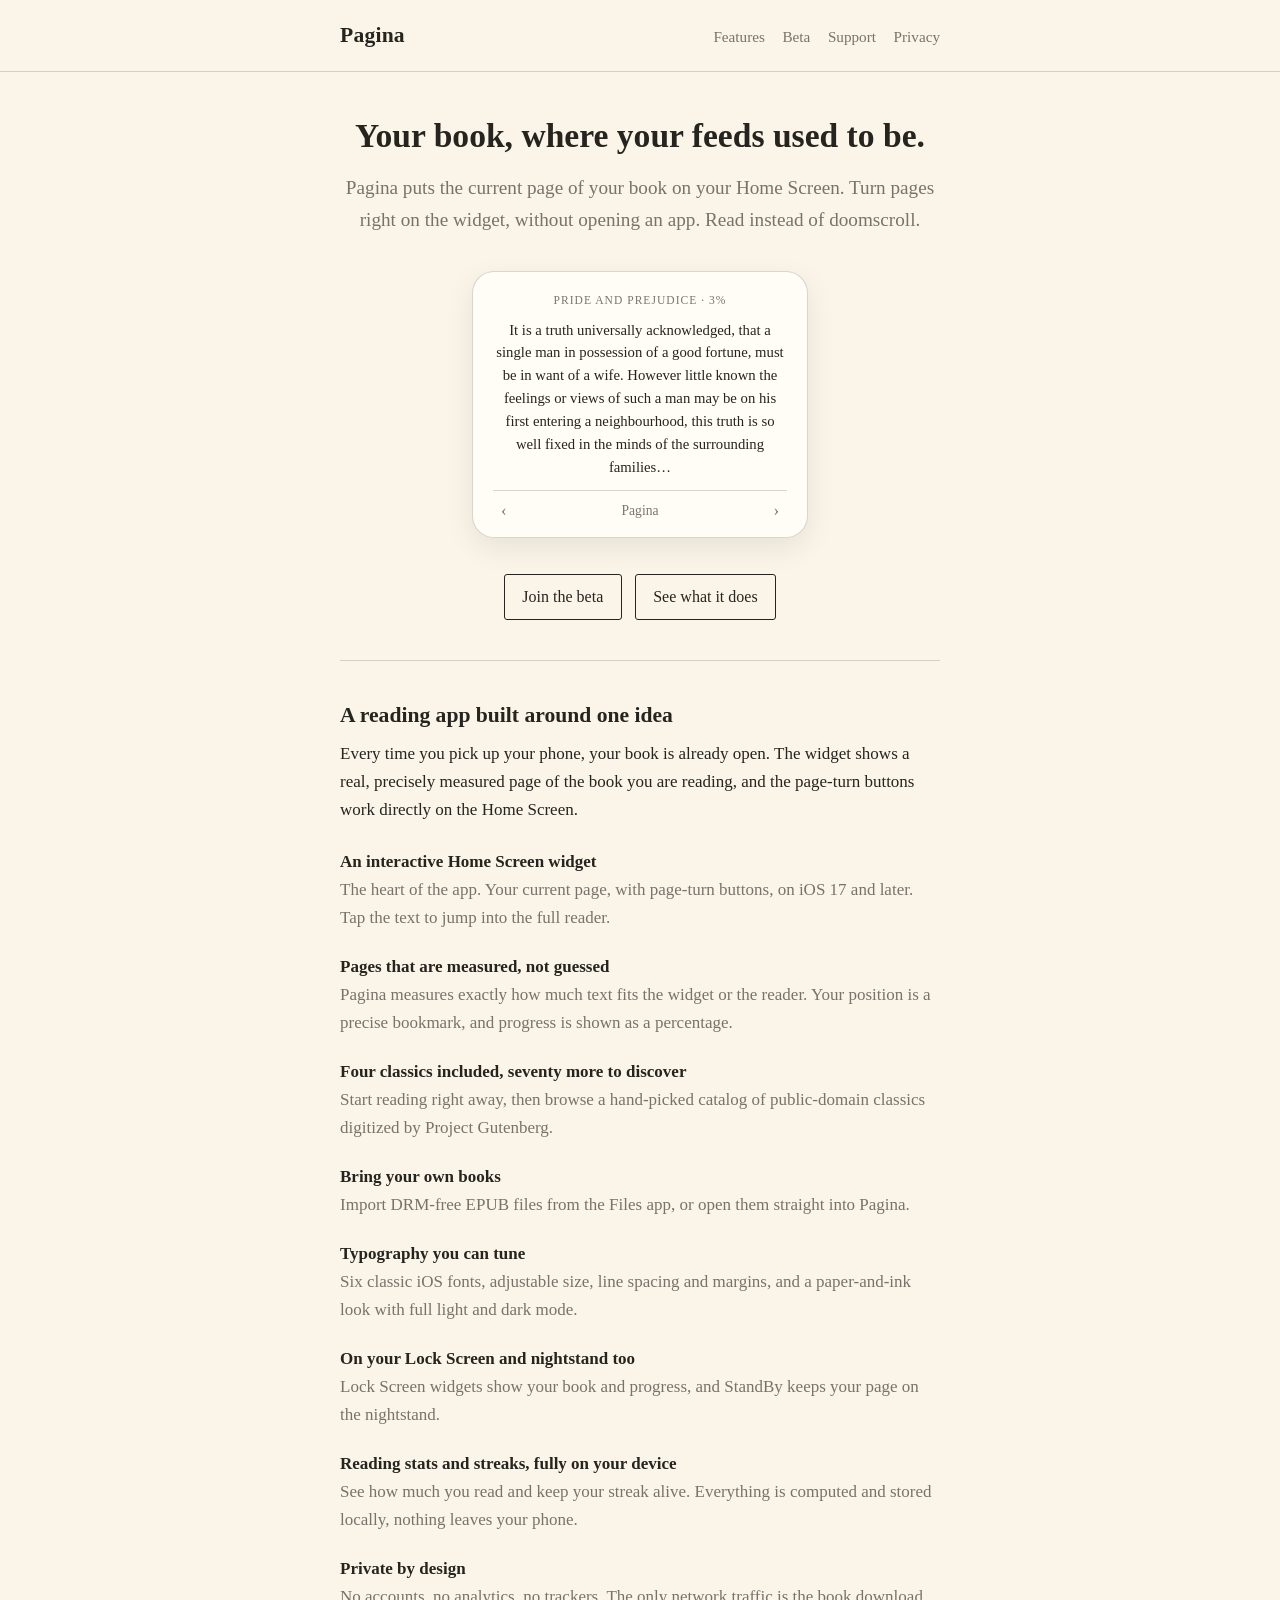
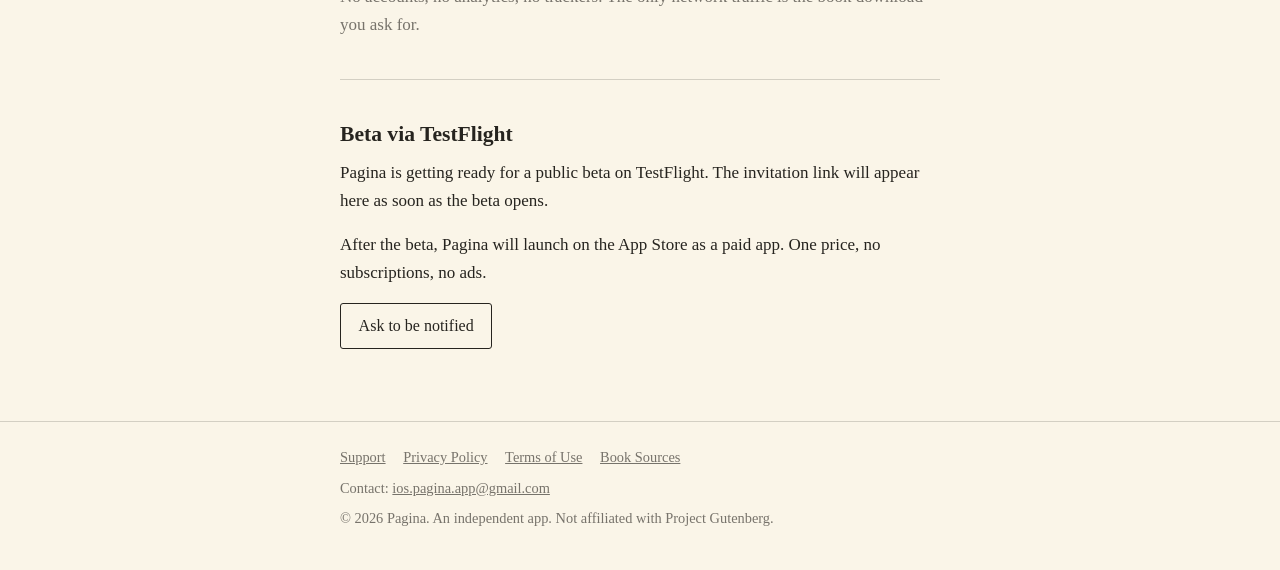
==== index.html @ 4772c37f "Pagina marketing site: landing page plus privacy, support, terms and book sources Co-Authored-By: Cl" ====
<!DOCTYPE html>
<html lang="en">
<head>
<meta charset="utf-8">
<meta name="viewport" content="width=device-width, initial-scale=1">
<title>Pagina — your book on your Home Screen</title>
<meta name="description" content="Pagina is an iOS reading app whose widget shows the current page of your book on your Home Screen. Turn pages without opening an app. Read instead of doomscroll.">
<link rel="stylesheet" href="style.css">
<link rel="icon" href="data:image/svg+xml,%3Csvg xmlns='http://www.w3.org/2000/svg' viewBox='0 0 64 64'%3E%3Crect width='64' height='64' rx='12' fill='%23FAF5E8'/%3E%3Ctext x='32' y='46' text-anchor='middle' font-family='Georgia,serif' font-size='40' font-weight='bold' fill='%2326241F'%3EP%3C/text%3E%3C/svg%3E">
</head>
<body>
<header>
  <div class="wrap">
    <a class="wordmark" href="index.html">Pagina</a>
    <nav>
      <a href="#features">Features</a>
      <a href="#beta">Beta</a>
      <a href="support.html">Support</a>
      <a href="privacy.html">Privacy</a>
    </nav>
  </div>
</header>

<main>
  <div class="wrap">
    <section class="hero">
      <h1>Your book, where your feeds used to be.</h1>
      <p class="lede">Pagina puts the current page of your book on your Home Screen. Turn pages right on the widget, without opening an app. Read instead of doomscroll.</p>

      <div class="widget-demo" aria-hidden="true">
        <div class="book-title">Pride and Prejudice · 3%</div>
        <div class="page-text">It is a truth universally acknowledged, that a single man in possession of a good fortune, must be in want of a wife. However little known the feelings or views of such a man may be on his first entering a neighbourhood, this truth is so well fixed in the minds of the surrounding families&hellip;</div>
        <div class="controls">
          <span class="turn">&#8249;</span>
          <span>Pagina</span>
          <span class="turn">&#8250;</span>
        </div>
      </div>

      <div class="actions">
        <a class="button" href="#beta">Join the beta</a>
        <a class="button" href="#features">See what it does</a>
      </div>
    </section>

    <hr>

    <section id="features">
      <h2>A reading app built around one idea</h2>
      <p>Every time you pick up your phone, your book is already open. The widget shows a real, precisely measured page of the book you are reading, and the page-turn buttons work directly on the Home Screen.</p>

      <ul class="features">
        <li>
          <strong>An interactive Home Screen widget</strong>
          <span>The heart of the app. Your current page, with page-turn buttons, on iOS 17 and later. Tap the text to jump into the full reader.</span>
        </li>
        <li>
          <strong>Pages that are measured, not guessed</strong>
          <span>Pagina measures exactly how much text fits the widget or the reader. Your position is a precise bookmark, and progress is shown as a percentage.</span>
        </li>
        <li>
          <strong>Four classics included, seventy more to discover</strong>
          <span>Start reading right away, then browse a hand-picked catalog of public-domain classics digitized by Project Gutenberg.</span>
        </li>
        <li>
          <strong>Bring your own books</strong>
          <span>Import DRM-free EPUB files from the Files app, or open them straight into Pagina.</span>
        </li>
        <li>
          <strong>Typography you can tune</strong>
          <span>Six classic iOS fonts, adjustable size, line spacing and margins, and a paper-and-ink look with full light and dark mode.</span>
        </li>
        <li>
          <strong>On your Lock Screen and nightstand too</strong>
          <span>Lock Screen widgets show your book and progress, and StandBy keeps your page on the nightstand.</span>
        </li>
        <li>
          <strong>Reading stats and streaks, fully on your device</strong>
          <span>See how much you read and keep your streak alive. Everything is computed and stored locally, nothing leaves your phone.</span>
        </li>
        <li>
          <strong>Private by design</strong>
          <span>No accounts, no analytics, no trackers. The only network traffic is the book download you ask for.</span>
        </li>
      </ul>
    </section>

    <hr>

    <section id="beta">
      <h2>Beta via TestFlight</h2>
      <p>Pagina is getting ready for a public beta on TestFlight. The invitation link will appear here as soon as the beta opens.</p>
      <p>After the beta, Pagina will launch on the App Store as a paid app. One price, no subscriptions, no ads.</p>
      <p><a class="button" href="mailto:ios.pagina.app@gmail.com?subject=Pagina%20beta">Ask to be notified</a></p>
    </section>
  </div>
</main>

<footer>
  <div class="wrap">
    <div class="links">
      <a href="support.html">Support</a>
      <a href="privacy.html">Privacy Policy</a>
      <a href="terms.html">Terms of Use</a>
      <a href="book-sources.html">Book Sources</a>
    </div>
    <div>Contact: <a href="mailto:ios.pagina.app@gmail.com">ios.pagina.app@gmail.com</a></div>
    <div>&copy; 2026 Pagina. An independent app. Not affiliated with Project Gutenberg.</div>
  </div>
</footer>
</body>
</html>
---- style.css ----
/* Pagina site — paper/ink palette, exact values from the app's Theme.swift */
:root {
  --paper: #FAF5E8;
  --ink: #26241F;
  --ink-soft: rgba(38, 36, 31, 0.62);
  --rule: rgba(38, 36, 31, 0.18);
  --card: #FFFDF6;
}
@media (prefers-color-scheme: dark) {
  :root {
    --paper: #1C1C1A;
    --ink: #F2EDE0;
    --ink-soft: rgba(242, 237, 224, 0.62);
    --rule: rgba(242, 237, 224, 0.2);
    --card: #24241F;
  }
}

* { margin: 0; padding: 0; box-sizing: border-box; }

html { -webkit-text-size-adjust: 100%; }

body {
  background: var(--paper);
  color: var(--ink);
  font-family: Charter, Georgia, "Iowan Old Style", "Palatino Linotype", Palatino, serif;
  font-size: 1.0625rem;
  line-height: 1.65;
}

.wrap {
  max-width: 40rem;
  margin: 0 auto;
  padding: 0 1.25rem;
}

/* Header */
header {
  border-bottom: 1px solid var(--rule);
}
header .wrap {
  display: flex;
  align-items: baseline;
  justify-content: space-between;
  padding-top: 1.1rem;
  padding-bottom: 1.1rem;
  gap: 1rem;
  flex-wrap: wrap;
}
.wordmark {
  font-size: 1.35rem;
  font-weight: 700;
  letter-spacing: 0.01em;
  color: var(--ink);
  text-decoration: none;
}
nav {
  display: flex;
  gap: 1.1rem;
  flex-wrap: wrap;
}
nav a {
  color: var(--ink-soft);
  text-decoration: none;
  font-size: 0.95rem;
}
nav a:hover { color: var(--ink); text-decoration: underline; }

/* Content */
main { padding: 2.75rem 0 3.5rem; }

h1 {
  font-size: 2.1rem;
  line-height: 1.2;
  font-weight: 700;
  margin-bottom: 1rem;
  text-wrap: balance;
}
h2 {
  font-size: 1.35rem;
  line-height: 1.3;
  margin: 2.4rem 0 0.7rem;
}
h3 {
  font-size: 1.05rem;
  margin: 1.6rem 0 0.35rem;
}
p { margin-bottom: 1rem; }
p.lede {
  font-size: 1.2rem;
  color: var(--ink-soft);
  margin-bottom: 1.5rem;
}
ul { margin: 0 0 1rem 1.3rem; }
li { margin-bottom: 0.45rem; }
a { color: var(--ink); }
.muted { color: var(--ink-soft); }
.small { font-size: 0.9rem; }

hr {
  border: none;
  border-top: 1px solid var(--rule);
  margin: 2.5rem 0;
}

/* Rectangular buttons, deliberately not pill-shaped */
.button {
  display: inline-block;
  border: 1.5px solid var(--ink);
  border-radius: 3px;
  padding: 0.55rem 1.1rem;
  color: var(--ink);
  text-decoration: none;
  font-size: 1rem;
}
.button:hover { background: var(--ink); color: var(--paper); }

/* Hero widget mockup */
.widget-demo {
  margin: 2.25rem auto;
  max-width: 21rem;
  background: var(--card);
  border: 1px solid var(--rule);
  border-radius: 22px;
  padding: 1.15rem 1.25rem 0.9rem;
  box-shadow: 0 10px 30px rgba(0, 0, 0, 0.08);
}
.widget-demo .book-title {
  font-size: 0.72rem;
  letter-spacing: 0.09em;
  text-transform: uppercase;
  color: var(--ink-soft);
  margin-bottom: 0.55rem;
}
.widget-demo .page-text {
  font-size: 0.92rem;
  line-height: 1.55;
  margin-bottom: 0.75rem;
}
.widget-demo .controls {
  display: flex;
  align-items: center;
  justify-content: space-between;
  border-top: 1px solid var(--rule);
  padding-top: 0.55rem;
  color: var(--ink-soft);
  font-size: 0.85rem;
}
.widget-demo .turn {
  font-size: 1.05rem;
  line-height: 1;
  padding: 0.1rem 0.5rem;
}

.hero { text-align: center; }
.hero .actions {
  display: flex;
  gap: 0.8rem;
  justify-content: center;
  flex-wrap: wrap;
  margin-top: 0.5rem;
}

/* Feature list */
.features {
  list-style: none;
  margin: 1.5rem 0 0;
  padding: 0;
}
.features li {
  margin: 0 0 1.3rem;
  padding-left: 0;
}
.features strong { display: block; }
.features span { color: var(--ink-soft); }

/* Footer */
footer {
  border-top: 1px solid var(--rule);
  padding: 1.5rem 0 2.5rem;
  color: var(--ink-soft);
  font-size: 0.9rem;
}
footer .wrap {
  display: flex;
  flex-direction: column;
  gap: 0.4rem;
}
footer a { color: var(--ink-soft); }
footer a:hover { color: var(--ink); }
footer .links {
  display: flex;
  gap: 1.1rem;
  flex-wrap: wrap;
}
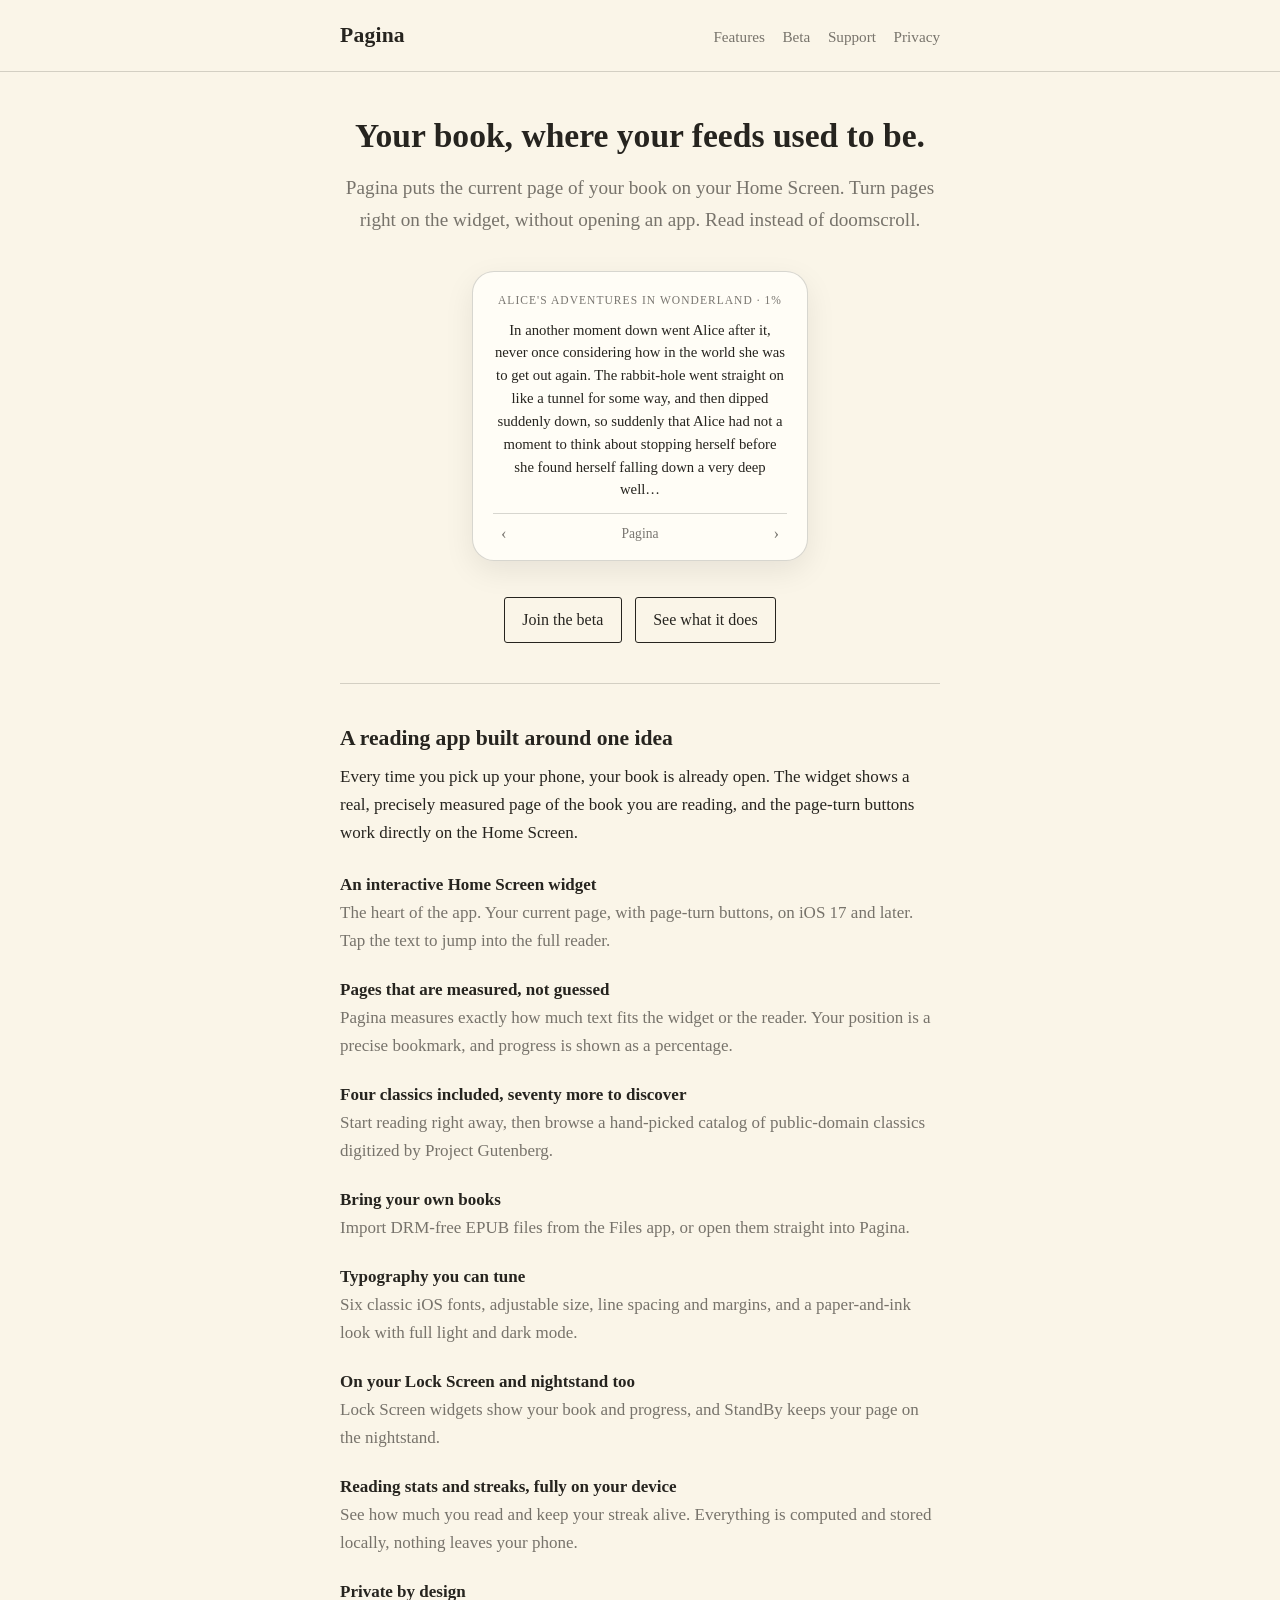
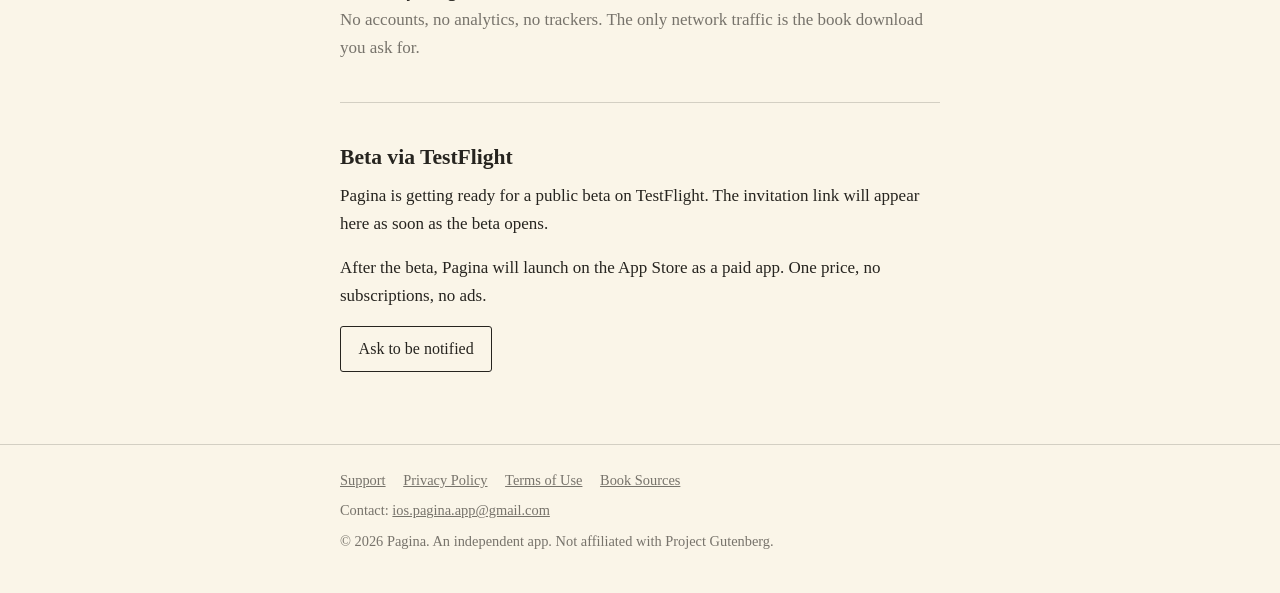
==== commit a1354928: "Swap the hero mockup quote to Alice's rabbit-hole passage Alice is the first seeded bundled book, so" ====
--- a/index.html
+++ b/index.html
@@ -28,8 +28,8 @@
       <p class="lede">Pagina puts the current page of your book on your Home Screen. Turn pages right on the widget, without opening an app. Read instead of doomscroll.</p>
 
       <div class="widget-demo" aria-hidden="true">
-        <div class="book-title">Pride and Prejudice · 3%</div>
-        <div class="page-text">It is a truth universally acknowledged, that a single man in possession of a good fortune, must be in want of a wife. However little known the feelings or views of such a man may be on his first entering a neighbourhood, this truth is so well fixed in the minds of the surrounding families&hellip;</div>
+        <div class="book-title">Alice's Adventures in Wonderland · 1%</div>
+        <div class="page-text">In another moment down went Alice after it, never once considering how in the world she was to get out again. The rabbit-hole went straight on like a tunnel for some way, and then dipped suddenly down, so suddenly that Alice had not a moment to think about stopping herself before she found herself falling down a very deep well&hellip;</div>
         <div class="controls">
           <span class="turn">&#8249;</span>
           <span>Pagina</span>
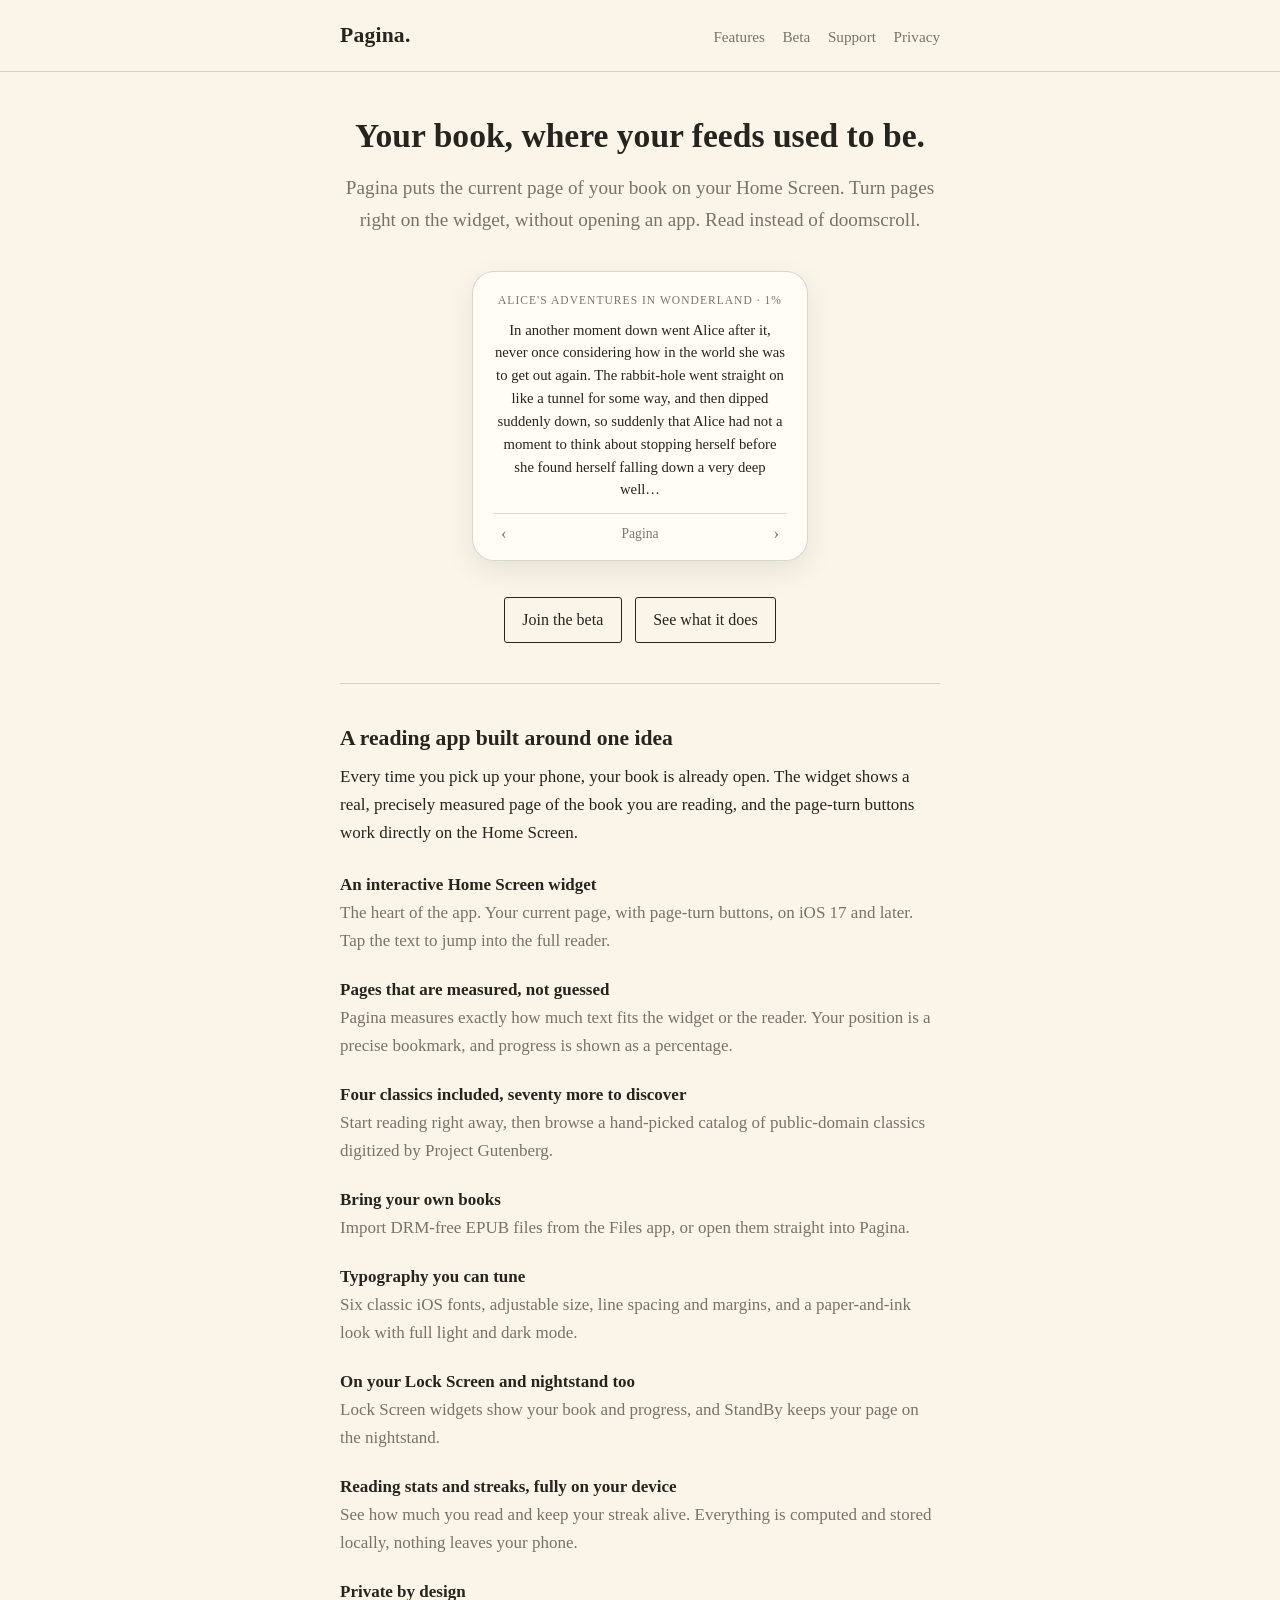
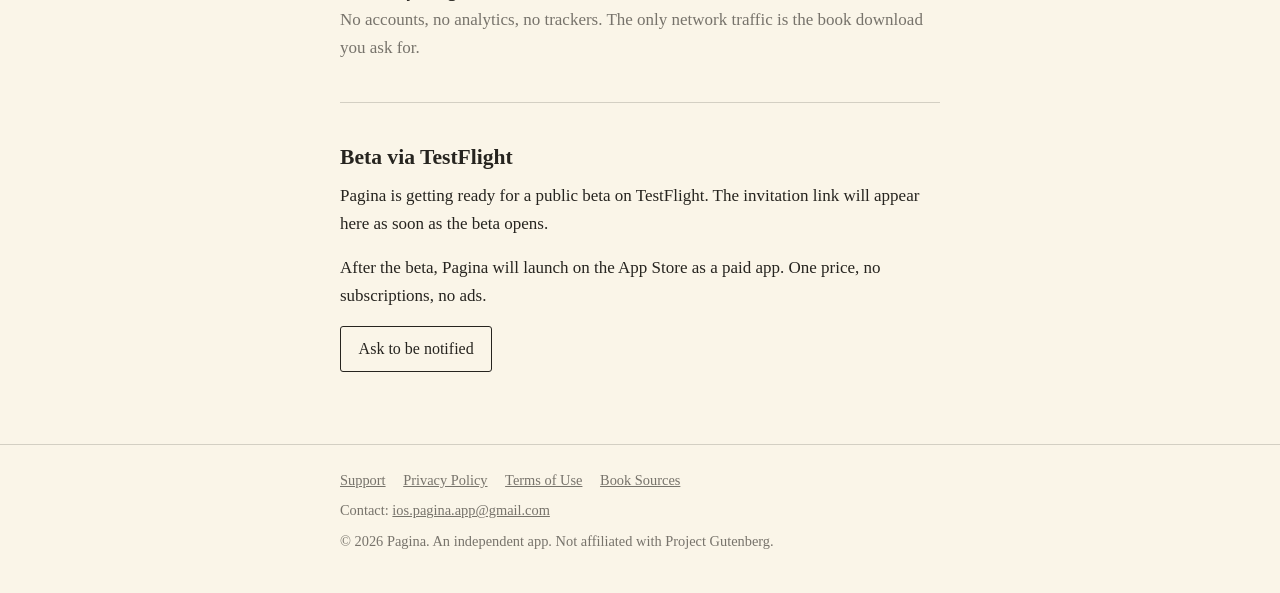
==== commit 1b4695fb: "Add trailing period to wordmark logo to match app name "Pagina." Co-Authored-By: Claude Sonnet 5 <no" ====
--- a/index.html
+++ b/index.html
@@ -11,7 +11,7 @@
 <body>
 <header>
   <div class="wrap">
-    <a class="wordmark" href="index.html">Pagina</a>
+    <a class="wordmark" href="index.html">Pagina.</a>
     <nav>
       <a href="#features">Features</a>
       <a href="#beta">Beta</a>
